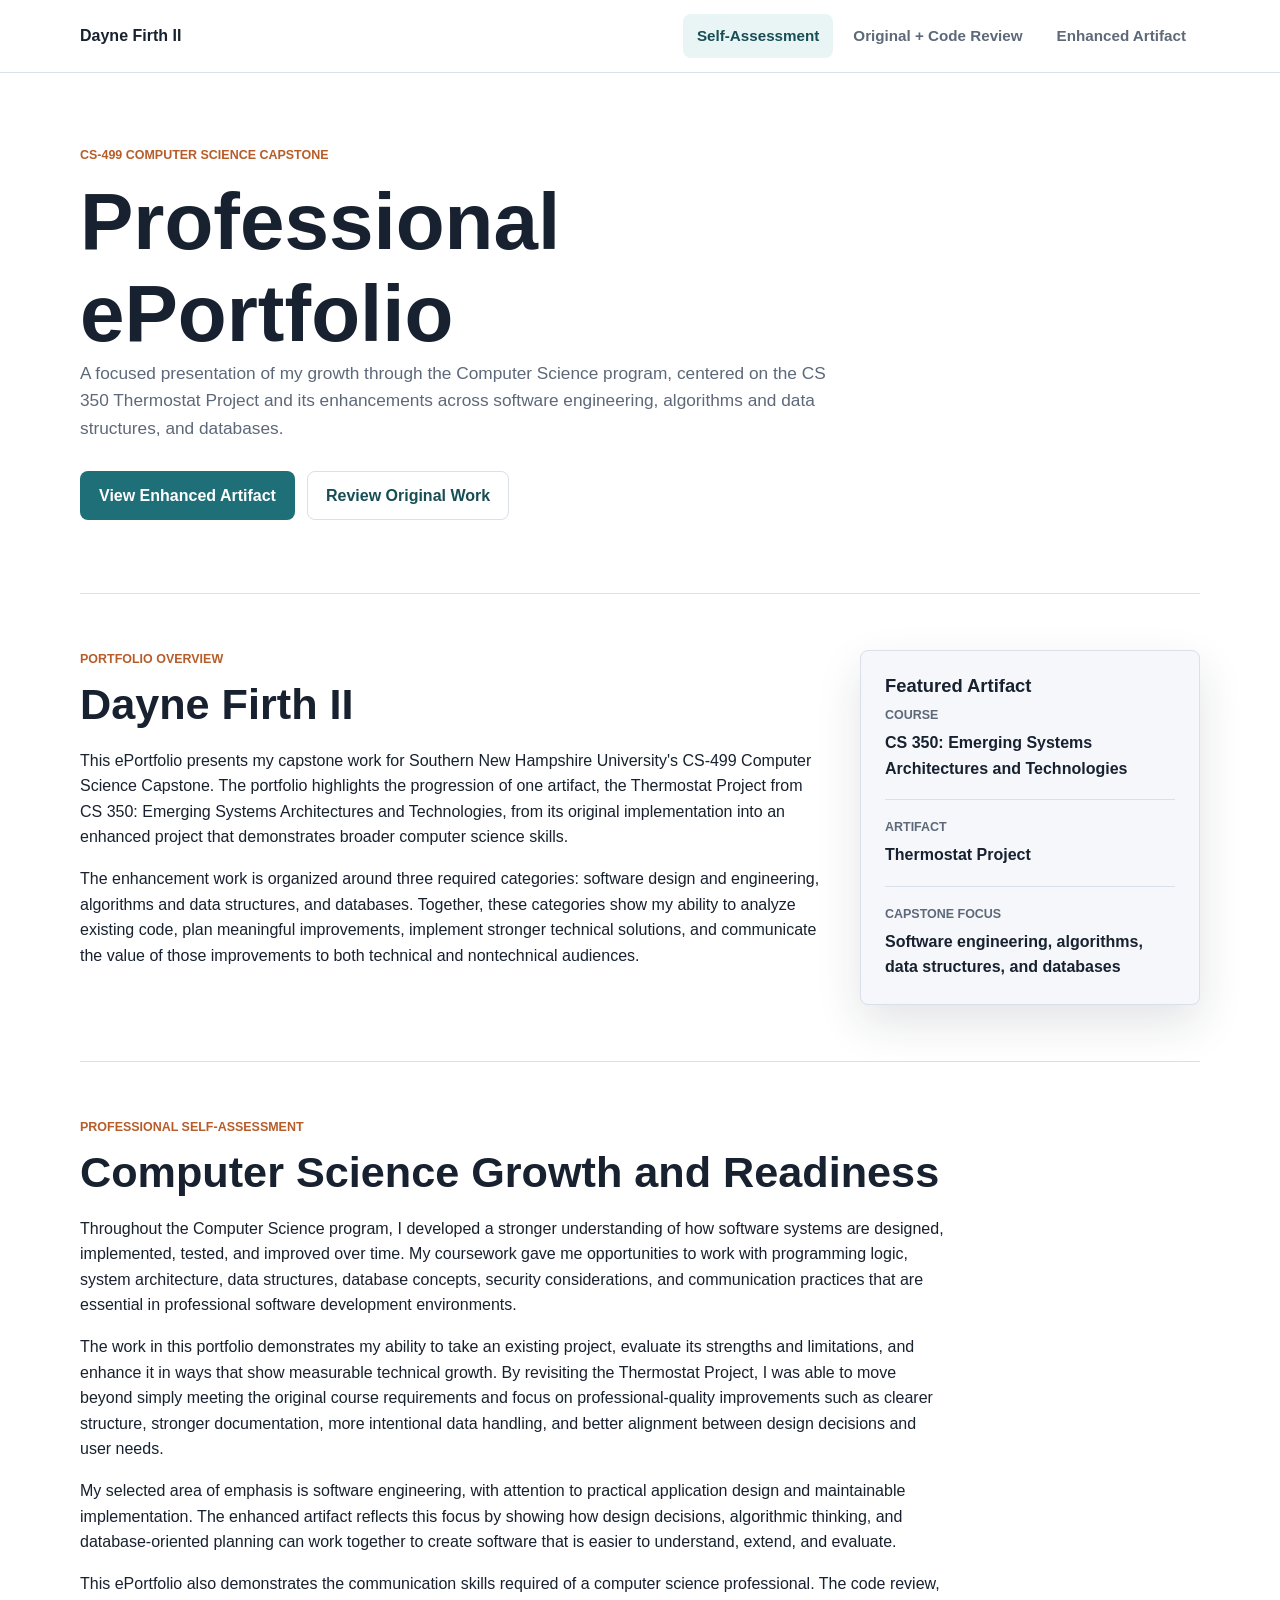
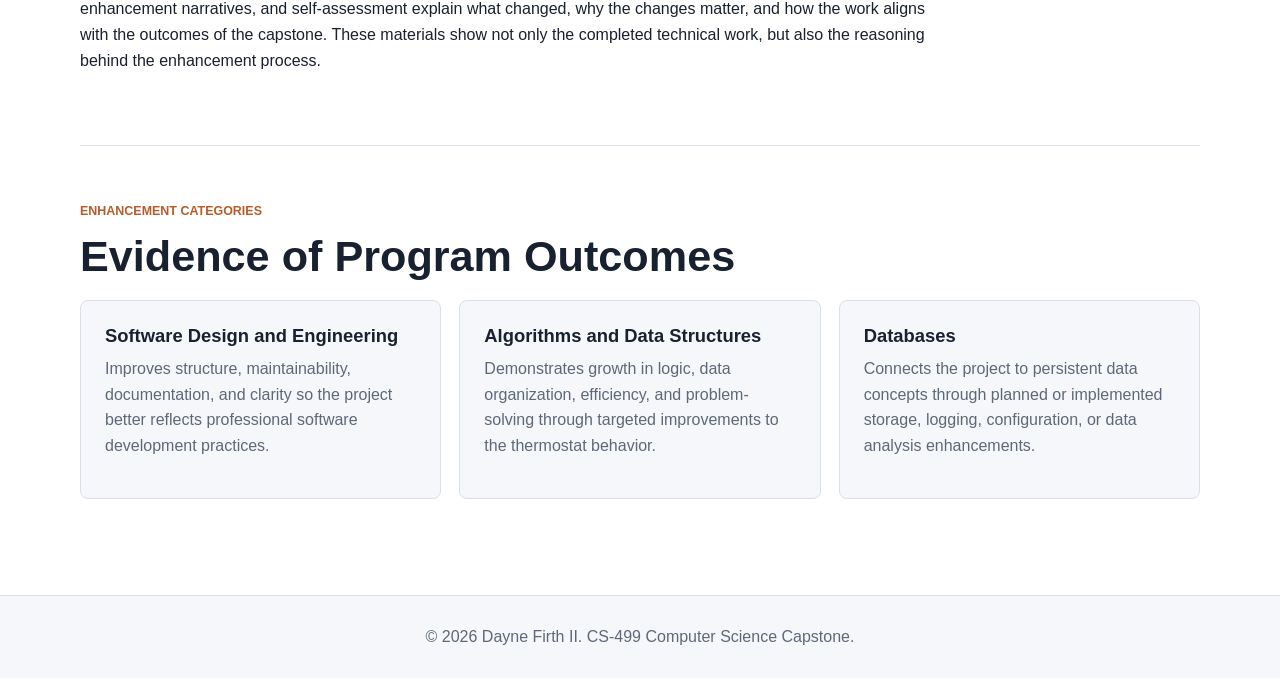
==== index.html @ 16e2bb7b "Initial" ====
<!DOCTYPE html>
<html lang="en">
<head>
  <meta charset="UTF-8">
  <meta name="viewport" content="width=device-width, initial-scale=1.0">
  <title>Dayne Firth II | CS-499 ePortfolio</title>
  <link rel="stylesheet" href="assets/css/styles.css">
</head>
<body>
  <header class="site-header">
    <nav class="nav-wrap" aria-label="Main navigation">
      <a class="brand" href="index.html">Dayne Firth II</a>
      <button class="nav-toggle" type="button" aria-label="Toggle navigation" aria-expanded="false">
        <span></span>
        <span></span>
        <span></span>
      </button>
      <div class="nav-links">
        <a class="active" href="index.html">Self-Assessment</a>
        <a href="original.html">Original + Code Review</a>
        <a href="artifact.html">Enhanced Artifact</a>
      </div>
    </nav>
  </header>

  <main>
    <section class="hero">
      <div class="hero-content">
        <p class="eyebrow">CS-499 Computer Science Capstone</p>
        <h1>Professional ePortfolio</h1>
        <p class="hero-copy">
          A focused presentation of my growth through the Computer Science program, centered on the CS 350 Thermostat Project and its enhancements across software engineering, algorithms and data structures, and databases.
        </p>
        <div class="hero-actions">
          <a class="button primary" href="artifact.html">View Enhanced Artifact</a>
          <a class="button secondary" href="original.html">Review Original Work</a>
        </div>
      </div>
    </section>

    <section class="section intro-grid" aria-labelledby="portfolio-overview">
      <div>
        <p class="eyebrow">Portfolio Overview</p>
        <h2 id="portfolio-overview">Dayne Firth II</h2>
        <p>
          This ePortfolio presents my capstone work for Southern New Hampshire University's CS-499 Computer Science Capstone. The portfolio highlights the progression of one artifact, the Thermostat Project from CS 350: Emerging Systems Architectures and Technologies, from its original implementation into an enhanced project that demonstrates broader computer science skills.
        </p>
        <p>
          The enhancement work is organized around three required categories: software design and engineering, algorithms and data structures, and databases. Together, these categories show my ability to analyze existing code, plan meaningful improvements, implement stronger technical solutions, and communicate the value of those improvements to both technical and nontechnical audiences.
        </p>
      </div>
      <aside class="summary-panel" aria-label="Capstone artifact summary">
        <h3>Featured Artifact</h3>
        <dl>
          <div>
            <dt>Course</dt>
            <dd>CS 350: Emerging Systems Architectures and Technologies</dd>
          </div>
          <div>
            <dt>Artifact</dt>
            <dd>Thermostat Project</dd>
          </div>
          <div>
            <dt>Capstone Focus</dt>
            <dd>Software engineering, algorithms, data structures, and databases</dd>
          </div>
        </dl>
      </aside>
    </section>

    <section class="section" aria-labelledby="self-assessment">
      <p class="eyebrow">Professional Self-Assessment</p>
      <h2 id="self-assessment">Computer Science Growth and Readiness</h2>
      <div class="content-block">
        <p>
          Throughout the Computer Science program, I developed a stronger understanding of how software systems are designed, implemented, tested, and improved over time. My coursework gave me opportunities to work with programming logic, system architecture, data structures, database concepts, security considerations, and communication practices that are essential in professional software development environments.
        </p>
        <p>
          The work in this portfolio demonstrates my ability to take an existing project, evaluate its strengths and limitations, and enhance it in ways that show measurable technical growth. By revisiting the Thermostat Project, I was able to move beyond simply meeting the original course requirements and focus on professional-quality improvements such as clearer structure, stronger documentation, more intentional data handling, and better alignment between design decisions and user needs.
        </p>
        <p>
          My selected area of emphasis is software engineering, with attention to practical application design and maintainable implementation. The enhanced artifact reflects this focus by showing how design decisions, algorithmic thinking, and database-oriented planning can work together to create software that is easier to understand, extend, and evaluate.
        </p>
        <p>
          This ePortfolio also demonstrates the communication skills required of a computer science professional. The code review, enhancement narratives, and self-assessment explain what changed, why the changes matter, and how the work aligns with the outcomes of the capstone. These materials show not only the completed technical work, but also the reasoning behind the enhancement process.
        </p>
      </div>
    </section>

    <section class="section cards-section" aria-labelledby="category-overview">
      <p class="eyebrow">Enhancement Categories</p>
      <h2 id="category-overview">Evidence of Program Outcomes</h2>
      <div class="card-grid">
        <article class="info-card">
          <h3>Software Design and Engineering</h3>
          <p>Improves structure, maintainability, documentation, and clarity so the project better reflects professional software development practices.</p>
        </article>
        <article class="info-card">
          <h3>Algorithms and Data Structures</h3>
          <p>Demonstrates growth in logic, data organization, efficiency, and problem-solving through targeted improvements to the thermostat behavior.</p>
        </article>
        <article class="info-card">
          <h3>Databases</h3>
          <p>Connects the project to persistent data concepts through planned or implemented storage, logging, configuration, or data analysis enhancements.</p>
        </article>
      </div>
    </section>
  </main>

  <footer class="site-footer">
    <p>&copy; 2026 Dayne Firth II. CS-499 Computer Science Capstone.</p>
  </footer>

  <script>
    const toggle = document.querySelector('.nav-toggle');
    const links = document.querySelector('.nav-links');

    toggle.addEventListener('click', () => {
      const expanded = toggle.getAttribute('aria-expanded') === 'true';
      toggle.setAttribute('aria-expanded', String(!expanded));
      links.classList.toggle('open');
    });
  </script>
</body>
</html>
---- assets/css/styles.css ----
:root {
  --ink: #18212f;
  --muted: #5d6879;
  --surface: #ffffff;
  --surface-alt: #f5f7fa;
  --line: #d9e0ea;
  --primary: #1f6f78;
  --primary-dark: #174e55;
  --accent: #b75d2a;
  --shadow: 0 18px 45px rgba(24, 33, 47, 0.12);
  --radius: 8px;
  --max-width: 1120px;
}

* {
  box-sizing: border-box;
}

html {
  scroll-behavior: smooth;
}

body {
  margin: 0;
  color: var(--ink);
  background: var(--surface);
  font-family: Arial, Helvetica, sans-serif;
  line-height: 1.6;
}

a {
  color: inherit;
}

.site-header {
  position: sticky;
  top: 0;
  z-index: 10;
  background: rgba(255, 255, 255, 0.96);
  border-bottom: 1px solid var(--line);
  backdrop-filter: blur(12px);
}

.nav-wrap {
  display: flex;
  align-items: center;
  justify-content: space-between;
  width: min(100% - 32px, var(--max-width));
  margin: 0 auto;
  min-height: 72px;
}

.brand {
  font-weight: 800;
  text-decoration: none;
  color: var(--ink);
}

.nav-links {
  display: flex;
  align-items: center;
  gap: 6px;
}

.nav-links a {
  padding: 10px 14px;
  color: var(--muted);
  font-size: 0.95rem;
  font-weight: 700;
  text-decoration: none;
  border-radius: var(--radius);
}

.nav-links a:hover,
.nav-links a.active {
  color: var(--primary-dark);
  background: #e9f4f5;
}

.nav-toggle {
  display: none;
  width: 44px;
  height: 44px;
  padding: 10px;
  background: transparent;
  border: 1px solid var(--line);
  border-radius: var(--radius);
}

.nav-toggle span {
  display: block;
  height: 2px;
  margin: 5px 0;
  background: var(--ink);
}

.hero,
.page-hero {
  width: min(100% - 32px, var(--max-width));
  margin: 0 auto;
}

.hero {
  display: grid;
  align-items: center;
  min-height: 520px;
  padding: 72px 0;
}

.page-hero {
  padding: 72px 0 36px;
}

.hero-content {
  max-width: 760px;
}

.eyebrow {
  margin: 0 0 10px;
  color: var(--accent);
  font-size: 0.78rem;
  font-weight: 800;
  letter-spacing: 0;
  text-transform: uppercase;
}

h1,
h2,
h3 {
  margin: 0;
  line-height: 1.15;
}

h1 {
  max-width: 820px;
  font-size: clamp(2.4rem, 7vw, 5rem);
}

h2 {
  margin-bottom: 18px;
  font-size: clamp(1.8rem, 4vw, 2.7rem);
}

h3 {
  margin-bottom: 10px;
  font-size: 1.15rem;
}

p {
  margin: 0 0 16px;
}

.hero-copy,
.page-hero p,
.section-lead {
  max-width: 760px;
  color: var(--muted);
  font-size: 1.08rem;
}

.hero-actions,
.button-row {
  display: flex;
  flex-wrap: wrap;
  gap: 12px;
  margin-top: 28px;
}

.hero-actions.compact {
  margin-top: 24px;
}

.button {
  display: inline-flex;
  align-items: center;
  justify-content: center;
  min-height: 44px;
  padding: 11px 18px;
  border: 1px solid transparent;
  border-radius: var(--radius);
  font-weight: 800;
  text-decoration: none;
}

.button.primary {
  color: #ffffff;
  background: var(--primary);
}

.button.primary:hover {
  background: var(--primary-dark);
}

.button.secondary {
  color: var(--primary-dark);
  background: #ffffff;
  border-color: var(--line);
}

.button.secondary:hover {
  border-color: var(--primary);
}

.muted-button {
  color: var(--muted);
  cursor: default;
}

.muted-button:hover {
  border-color: var(--line);
}

.section {
  width: min(100% - 32px, var(--max-width));
  margin: 0 auto;
  padding: 56px 0;
  border-top: 1px solid var(--line);
}

.intro-grid,
.two-column {
  display: grid;
  grid-template-columns: minmax(0, 1fr) 340px;
  gap: 36px;
  align-items: start;
}

.content-block {
  max-width: 870px;
}

.summary-panel,
.info-card {
  background: var(--surface-alt);
  border: 1px solid var(--line);
  border-radius: var(--radius);
}

.summary-panel {
  padding: 24px;
  box-shadow: var(--shadow);
}

.summary-panel dl,
.summary-panel dd {
  margin: 0;
}

.summary-panel div + div {
  margin-top: 18px;
  padding-top: 18px;
  border-top: 1px solid var(--line);
}

.summary-panel dt {
  color: var(--muted);
  font-size: 0.78rem;
  font-weight: 800;
  text-transform: uppercase;
}

.summary-panel dd {
  margin-top: 4px;
  font-weight: 700;
}

.card-grid {
  display: grid;
  grid-template-columns: repeat(3, minmax(0, 1fr));
  gap: 18px;
}

.card-grid.two {
  grid-template-columns: repeat(2, minmax(0, 1fr));
}

.info-card {
  padding: 24px;
}

.info-card p,
.feature-item p,
.outcome-list,
.check-list {
  color: var(--muted);
}

.video-shell {
  position: relative;
  overflow: hidden;
  width: 100%;
  margin-top: 22px;
  border: 1px solid var(--line);
  border-radius: var(--radius);
  background: var(--surface-alt);
  aspect-ratio: 16 / 9;
}

.video-shell iframe {
  position: absolute;
  inset: 0;
  width: 100%;
  height: 100%;
  border: 0;
}

.check-list,
.outcome-list {
  padding-left: 20px;
}

.check-list li,
.outcome-list li {
  margin-bottom: 10px;
}

.feature-list {
  display: grid;
  gap: 18px;
}

.feature-item {
  display: grid;
  grid-template-columns: 72px 1fr;
  gap: 20px;
  padding: 24px;
  background: var(--surface-alt);
  border: 1px solid var(--line);
  border-radius: var(--radius);
}

.feature-number {
  display: inline-flex;
  align-items: center;
  justify-content: center;
  width: 56px;
  height: 56px;
  color: #ffffff;
  background: var(--primary);
  border-radius: var(--radius);
  font-weight: 800;
}

.text-link {
  display: block;
  margin-top: 12px;
  color: var(--primary-dark);
  font-weight: 800;
}

.site-footer {
  margin-top: 40px;
  padding: 28px 16px;
  color: var(--muted);
  text-align: center;
  background: var(--surface-alt);
  border-top: 1px solid var(--line);
}

.site-footer p {
  margin: 0;
}

.artifact-folder {
  min-height: 100vh;
}

@media (max-width: 820px) {
  .nav-wrap {
    position: relative;
  }

  .nav-toggle {
    display: block;
  }

  .nav-links {
    position: absolute;
    top: 64px;
    right: 0;
    left: 0;
    display: none;
    flex-direction: column;
    align-items: stretch;
    padding: 10px;
    background: #ffffff;
    border: 1px solid var(--line);
    border-radius: var(--radius);
    box-shadow: var(--shadow);
  }

  .nav-links.open {
    display: flex;
  }

  .intro-grid,
  .two-column,
  .card-grid,
  .card-grid.two {
    grid-template-columns: 1fr;
  }

  .hero {
    min-height: auto;
    padding: 56px 0;
  }

  .page-hero {
    padding-top: 48px;
  }

  .section {
    padding: 42px 0;
  }
}

@media (max-width: 540px) {
  .hero-actions,
  .button-row {
    flex-direction: column;
  }

  .button {
    width: 100%;
  }

  .feature-item {
    grid-template-columns: 1fr;
  }
}
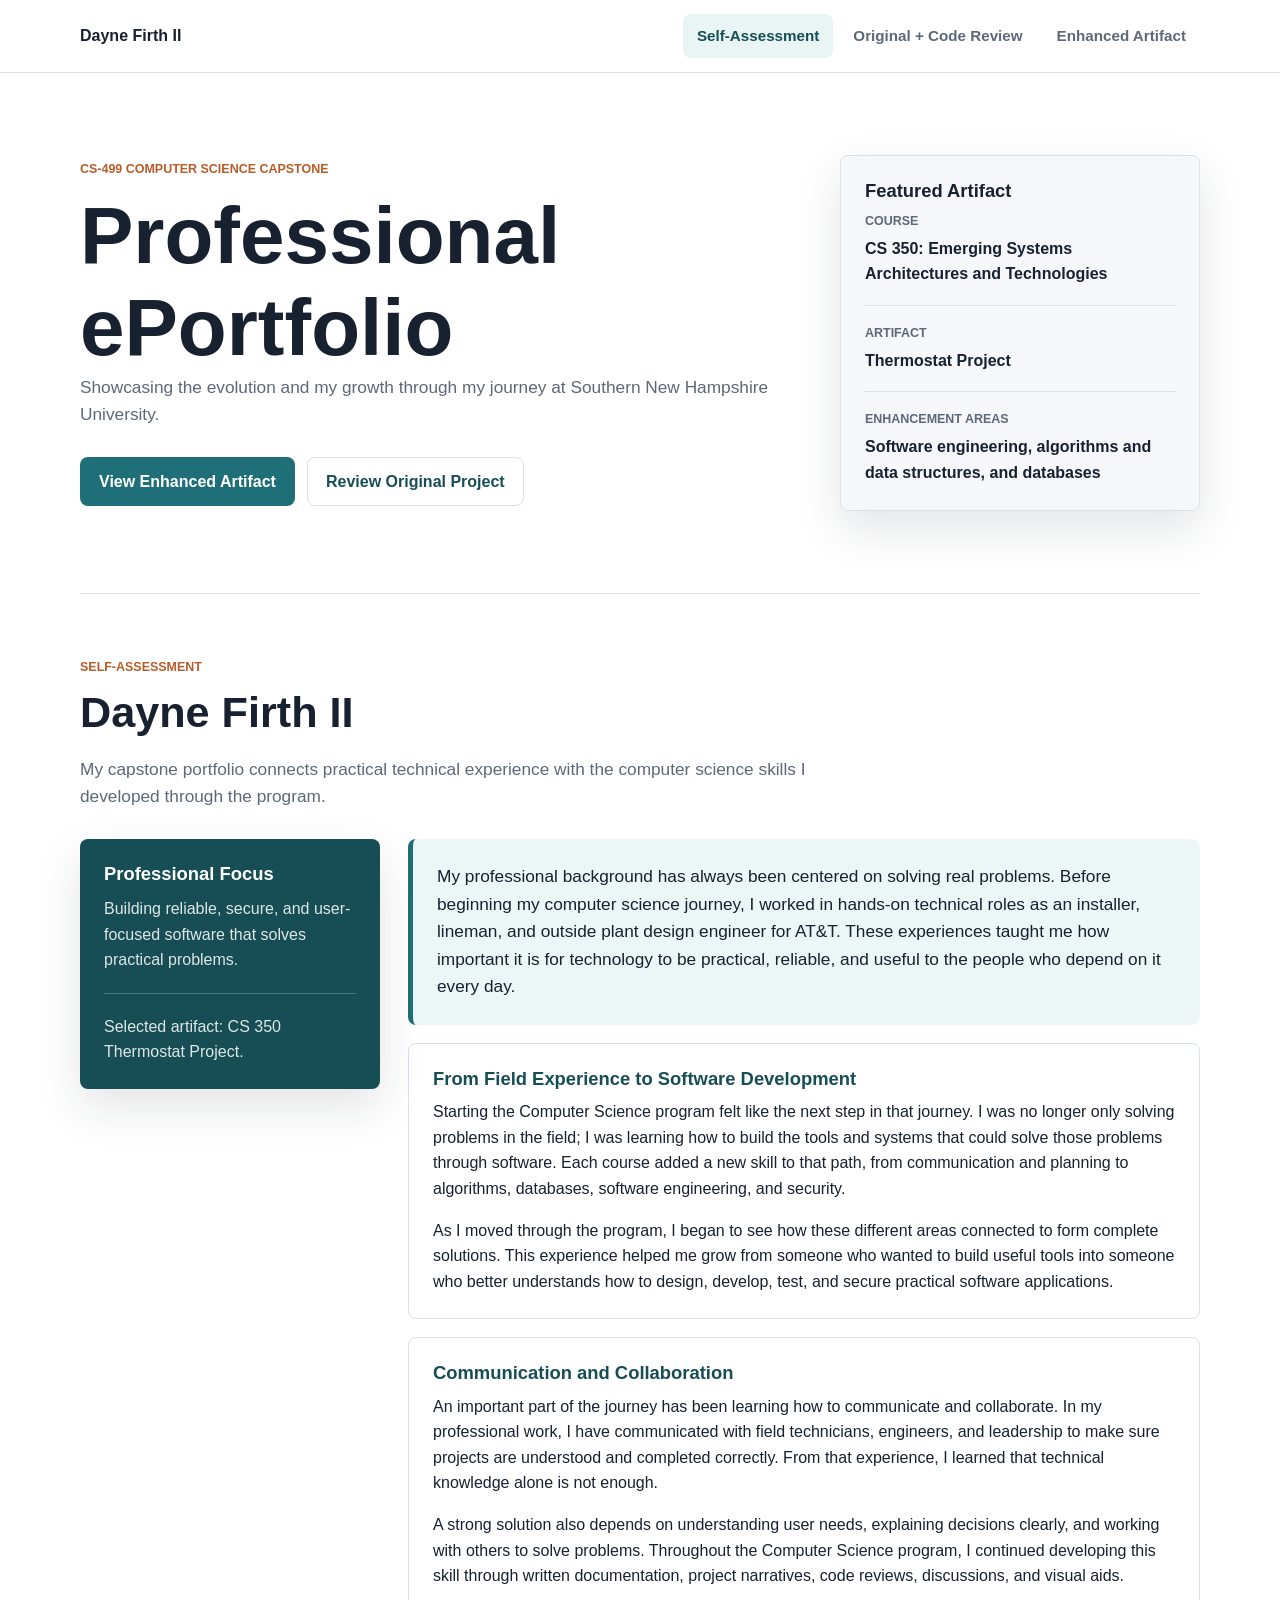
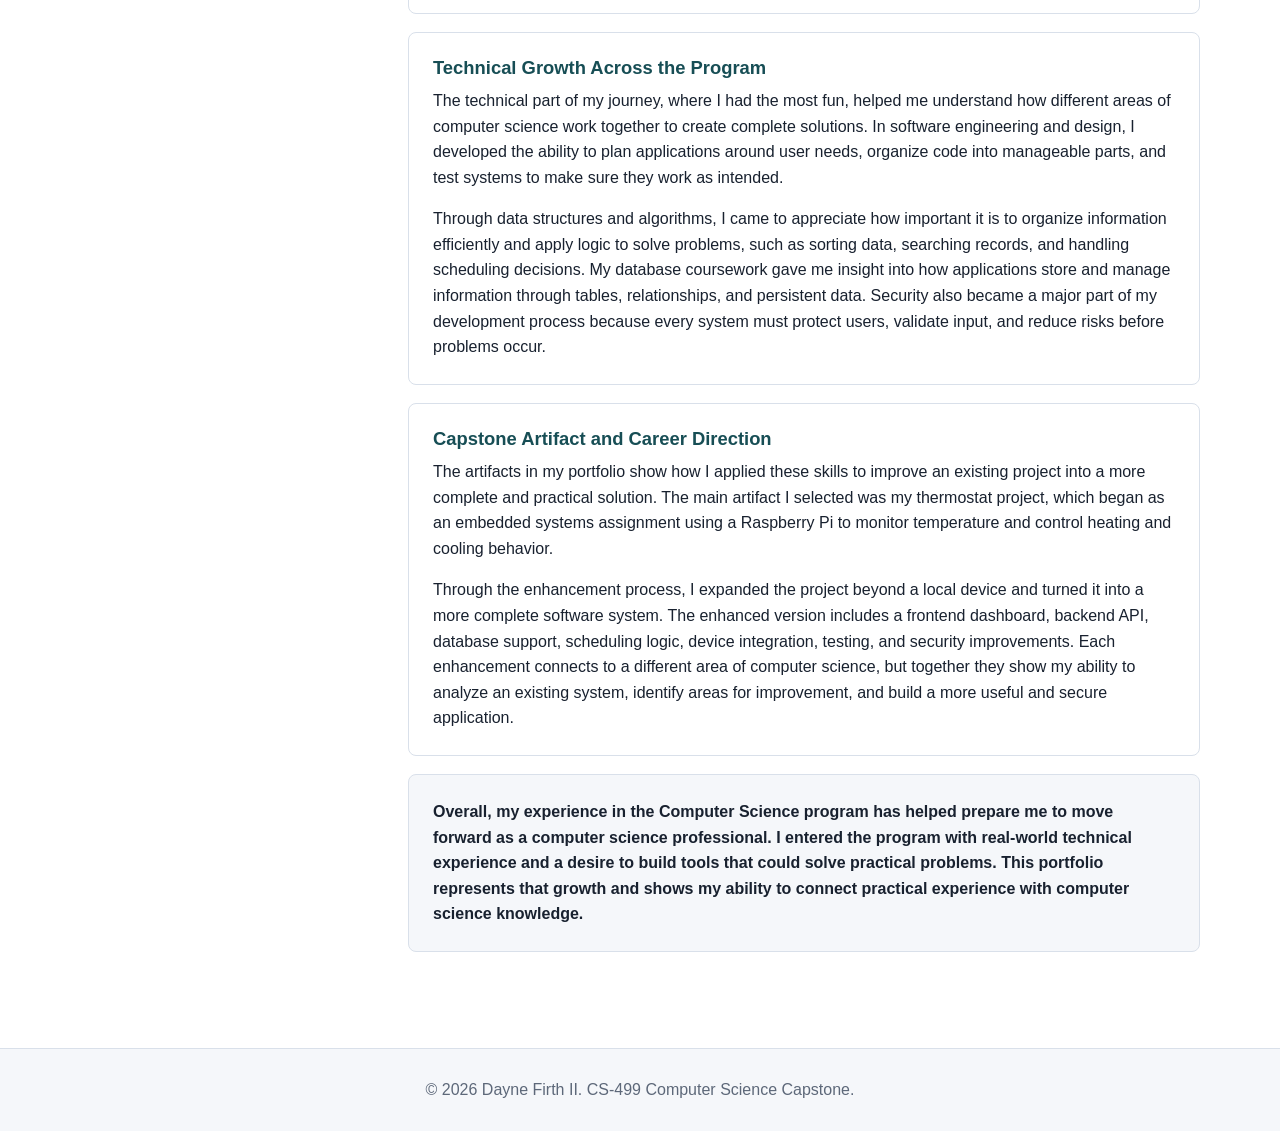
==== commit 9fbf5cef: "done" ====
--- a/index.html
+++ b/index.html
@@ -29,27 +29,14 @@
         <p class="eyebrow">CS-499 Computer Science Capstone</p>
         <h1>Professional ePortfolio</h1>
         <p class="hero-copy">
-          A focused presentation of my growth through the Computer Science program, centered on the CS 350 Thermostat Project and its enhancements across software engineering, algorithms and data structures, and databases.
+          Showcasing the evolution and my growth through my journey at Southern New Hampshire University.
         </p>
         <div class="hero-actions">
           <a class="button primary" href="artifact.html">View Enhanced Artifact</a>
-          <a class="button secondary" href="original.html">Review Original Work</a>
+          <a class="button secondary" href="original.html">Review Original Project</a>
         </div>
       </div>
-    </section>
-
-    <section class="section intro-grid" aria-labelledby="portfolio-overview">
-      <div>
-        <p class="eyebrow">Portfolio Overview</p>
-        <h2 id="portfolio-overview">Dayne Firth II</h2>
-        <p>
-          This ePortfolio presents my capstone work for Southern New Hampshire University's CS-499 Computer Science Capstone. The portfolio highlights the progression of one artifact, the Thermostat Project from CS 350: Emerging Systems Architectures and Technologies, from its original implementation into an enhanced project that demonstrates broader computer science skills.
-        </p>
-        <p>
-          The enhancement work is organized around three required categories: software design and engineering, algorithms and data structures, and databases. Together, these categories show my ability to analyze existing code, plan meaningful improvements, implement stronger technical solutions, and communicate the value of those improvements to both technical and nontechnical audiences.
-        </p>
-      </div>
-      <aside class="summary-panel" aria-label="Capstone artifact summary">
+      <aside class="summary-panel hero-panel" aria-label="Capstone artifact summary">
         <h3>Featured Artifact</h3>
         <dl>
           <div>
@@ -61,48 +48,83 @@
             <dd>Thermostat Project</dd>
           </div>
           <div>
-            <dt>Capstone Focus</dt>
-            <dd>Software engineering, algorithms, data structures, and databases</dd>
+            <dt>Enhancement Areas</dt>
+            <dd>Software engineering, algorithms and data structures, and databases</dd>
           </div>
         </dl>
       </aside>
     </section>
 
-    <section class="section" aria-labelledby="self-assessment">
-      <p class="eyebrow">Professional Self-Assessment</p>
-      <h2 id="self-assessment">Computer Science Growth and Readiness</h2>
-      <div class="content-block">
+    <section class="section self-assessment-section" aria-labelledby="portfolio-overview">
+      <div class="section-heading">
+        <p class="eyebrow">Self-Assessment</p>
+        <h2 id="portfolio-overview">Dayne Firth II</h2>
         <p>
-          Throughout the Computer Science program, I developed a stronger understanding of how software systems are designed, implemented, tested, and improved over time. My coursework gave me opportunities to work with programming logic, system architecture, data structures, database concepts, security considerations, and communication practices that are essential in professional software development environments.
-        </p>
-        <p>
-          The work in this portfolio demonstrates my ability to take an existing project, evaluate its strengths and limitations, and enhance it in ways that show measurable technical growth. By revisiting the Thermostat Project, I was able to move beyond simply meeting the original course requirements and focus on professional-quality improvements such as clearer structure, stronger documentation, more intentional data handling, and better alignment between design decisions and user needs.
-        </p>
-        <p>
-          My selected area of emphasis is software engineering, with attention to practical application design and maintainable implementation. The enhanced artifact reflects this focus by showing how design decisions, algorithmic thinking, and database-oriented planning can work together to create software that is easier to understand, extend, and evaluate.
-        </p>
-        <p>
-          This ePortfolio also demonstrates the communication skills required of a computer science professional. The code review, enhancement narratives, and self-assessment explain what changed, why the changes matter, and how the work aligns with the outcomes of the capstone. These materials show not only the completed technical work, but also the reasoning behind the enhancement process.
+          My capstone portfolio connects practical technical experience with the computer science skills I developed through the program.
         </p>
       </div>
-    </section>
 
-    <section class="section cards-section" aria-labelledby="category-overview">
-      <p class="eyebrow">Enhancement Categories</p>
-      <h2 id="category-overview">Evidence of Program Outcomes</h2>
-      <div class="card-grid">
-        <article class="info-card">
-          <h3>Software Design and Engineering</h3>
-          <p>Improves structure, maintainability, documentation, and clarity so the project better reflects professional software development practices.</p>
-        </article>
-        <article class="info-card">
-          <h3>Algorithms and Data Structures</h3>
-          <p>Demonstrates growth in logic, data organization, efficiency, and problem-solving through targeted improvements to the thermostat behavior.</p>
-        </article>
-        <article class="info-card">
-          <h3>Databases</h3>
-          <p>Connects the project to persistent data concepts through planned or implemented storage, logging, configuration, or data analysis enhancements.</p>
-        </article>
+      <div class="assessment-layout">
+        <aside class="assessment-callout">
+          <h3>Professional Focus</h3>
+          <p>
+            Building reliable, secure, and user-focused software that solves practical problems.
+          </p>
+          <div class="callout-divider"></div>
+          <p>
+            Selected artifact: CS 350 Thermostat Project.
+          </p>
+        </aside>
+
+        <div class="assessment-story">
+          <p class="assessment-lead">
+            My professional background has always been centered on solving real problems. Before beginning my computer science journey, I worked in hands-on technical roles as an installer, lineman, and outside plant design engineer for AT&amp;T. These experiences taught me how important it is for technology to be practical, reliable, and useful to the people who depend on it every day.
+          </p>
+
+          <article class="assessment-card">
+            <h3>From Field Experience to Software Development</h3>
+            <p>
+              Starting the Computer Science program felt like the next step in that journey. I was no longer only solving problems in the field; I was learning how to build the tools and systems that could solve those problems through software. Each course added a new skill to that path, from communication and planning to algorithms, databases, software engineering, and security.
+            </p>
+            <p>
+              As I moved through the program, I began to see how these different areas connected to form complete solutions. This experience helped me grow from someone who wanted to build useful tools into someone who better understands how to design, develop, test, and secure practical software applications.
+            </p>
+          </article>
+
+          <article class="assessment-card">
+            <h3>Communication and Collaboration</h3>
+            <p>
+              An important part of the journey has been learning how to communicate and collaborate. In my professional work, I have communicated with field technicians, engineers, and leadership to make sure projects are understood and completed correctly. From that experience, I learned that technical knowledge alone is not enough.
+            </p>
+            <p>
+              A strong solution also depends on understanding user needs, explaining decisions clearly, and working with others to solve problems. Throughout the Computer Science program, I continued developing this skill through written documentation, project narratives, code reviews, discussions, and visual aids.
+            </p>
+          </article>
+
+          <article class="assessment-card">
+            <h3>Technical Growth Across the Program</h3>
+            <p>
+              The technical part of my journey, where I had the most fun, helped me understand how different areas of computer science work together to create complete solutions. In software engineering and design, I developed the ability to plan applications around user needs, organize code into manageable parts, and test systems to make sure they work as intended.
+            </p>
+            <p>
+              Through data structures and algorithms, I came to appreciate how important it is to organize information efficiently and apply logic to solve problems, such as sorting data, searching records, and handling scheduling decisions. My database coursework gave me insight into how applications store and manage information through tables, relationships, and persistent data. Security also became a major part of my development process because every system must protect users, validate input, and reduce risks before problems occur.
+            </p>
+          </article>
+          <article class="assessment-card">
+            <h3>Capstone Artifact and Career Direction</h3>
+            <p>
+              The artifacts in my portfolio show how I applied these skills to improve an existing project into a more complete and practical solution. The main artifact I selected was my thermostat project, which began as an embedded systems assignment using a Raspberry Pi to monitor temperature and control heating and cooling behavior.
+            </p>
+            <p>
+              Through the enhancement process, I expanded the project beyond a local device and turned it into a more complete software system. The enhanced version includes a frontend dashboard, backend API, database support, scheduling logic, device integration, testing, and security improvements. Each enhancement connects to a different area of computer science, but together they show my ability to analyze an existing system, identify areas for improvement, and build a more useful and secure application.
+            </p>
+          </article>
+          <div class="assessment-close">
+            <p>
+              Overall, my experience in the Computer Science program has helped prepare me to move forward as a computer science professional. I entered the program with real-world technical experience and a desire to build tools that could solve practical problems. This portfolio represents that growth and shows my ability to connect practical experience with computer science knowledge.
+            </p>
+          </div>
+        </div>
       </div>
     </section>
   </main>
--- a/assets/css/styles.css
+++ b/assets/css/styles.css
@@ -102,6 +102,8 @@
 
 .hero {
   display: grid;
+  grid-template-columns: minmax(0, 1fr) 360px;
+  gap: 48px;
   align-items: center;
   min-height: 520px;
   padding: 72px 0;
@@ -113,6 +115,10 @@
 
 .hero-content {
   max-width: 760px;
+}
+
+.hero-panel {
+  align-self: center;
 }
 
 .eyebrow {
@@ -217,6 +223,20 @@
   border-top: 1px solid var(--line);
 }
 
+.self-assessment-section {
+  padding-top: 64px;
+}
+
+.section-heading {
+  max-width: 760px;
+  margin-bottom: 28px;
+}
+
+.section-heading p:last-child {
+  color: var(--muted);
+  font-size: 1.08rem;
+}
+
 .intro-grid,
 .two-column {
   display: grid;
@@ -227,6 +247,80 @@
 
 .content-block {
   max-width: 870px;
+}
+
+.assessment-layout {
+  display: grid;
+  grid-template-columns: 300px minmax(0, 1fr);
+  gap: 28px;
+  align-items: start;
+}
+
+.assessment-callout {
+  position: sticky;
+  top: 96px;
+  padding: 24px;
+  color: #ffffff;
+  background: var(--primary-dark);
+  border-radius: var(--radius);
+  box-shadow: var(--shadow);
+}
+
+.assessment-callout h3 {
+  margin-bottom: 12px;
+}
+
+.assessment-callout p {
+  margin: 0;
+  color: rgba(255, 255, 255, 0.86);
+}
+
+.callout-divider {
+  height: 1px;
+  margin: 20px 0;
+  background: rgba(255, 255, 255, 0.22);
+}
+
+.assessment-story {
+  display: grid;
+  gap: 18px;
+}
+
+.assessment-lead {
+  margin: 0;
+  padding: 24px;
+  color: var(--ink);
+  background: #edf6f6;
+  border-left: 5px solid var(--primary);
+  border-radius: var(--radius);
+  font-size: 1.08rem;
+}
+
+.assessment-card {
+  padding: 24px;
+  background: var(--surface);
+  border: 1px solid var(--line);
+  border-radius: var(--radius);
+}
+
+.assessment-card h3 {
+  color: var(--primary-dark);
+}
+
+.assessment-card p:last-child {
+  margin-bottom: 0;
+}
+
+.assessment-close {
+  padding: 24px;
+  background: var(--surface-alt);
+  border: 1px solid var(--line);
+  border-radius: var(--radius);
+}
+
+.assessment-close p {
+  margin: 0;
+  font-weight: 700;
 }
 
 .summary-panel,
@@ -346,6 +440,53 @@
   margin-top: 12px;
   color: var(--primary-dark);
   font-weight: 800;
+}
+
+.source-list {
+  display: grid;
+  gap: 12px;
+  max-width: 560px;
+  margin-top: 24px;
+}
+
+.source-list a {
+  position: relative;
+  display: block;
+  padding: 18px;
+  padding-right: 72px;
+  color: var(--ink);
+  text-decoration: none;
+  background: var(--surface-alt);
+  border: 1px solid var(--line);
+  border-radius: var(--radius);
+}
+
+.source-list a:hover {
+  border-color: var(--primary);
+}
+
+.source-list span {
+  display: block;
+  color: var(--muted);
+  font-size: 0.78rem;
+  font-weight: 800;
+  text-transform: uppercase;
+}
+
+.source-list strong {
+  display: block;
+  margin-top: 4px;
+}
+
+.source-list .download-icon {
+  position: absolute;
+  top: 50%;
+  right: 22px;
+  transform: translateY(-50%);
+  color: var(--primary);
+  font-size: 2.35rem;
+  line-height: 1;
+  text-transform: none;
 }
 
 .site-footer {
@@ -395,9 +536,15 @@
 
   .intro-grid,
   .two-column,
+  .assessment-layout,
+  .hero,
   .card-grid,
   .card-grid.two {
     grid-template-columns: 1fr;
+  }
+
+  .assessment-callout {
+    position: static;
   }
 
   .hero {
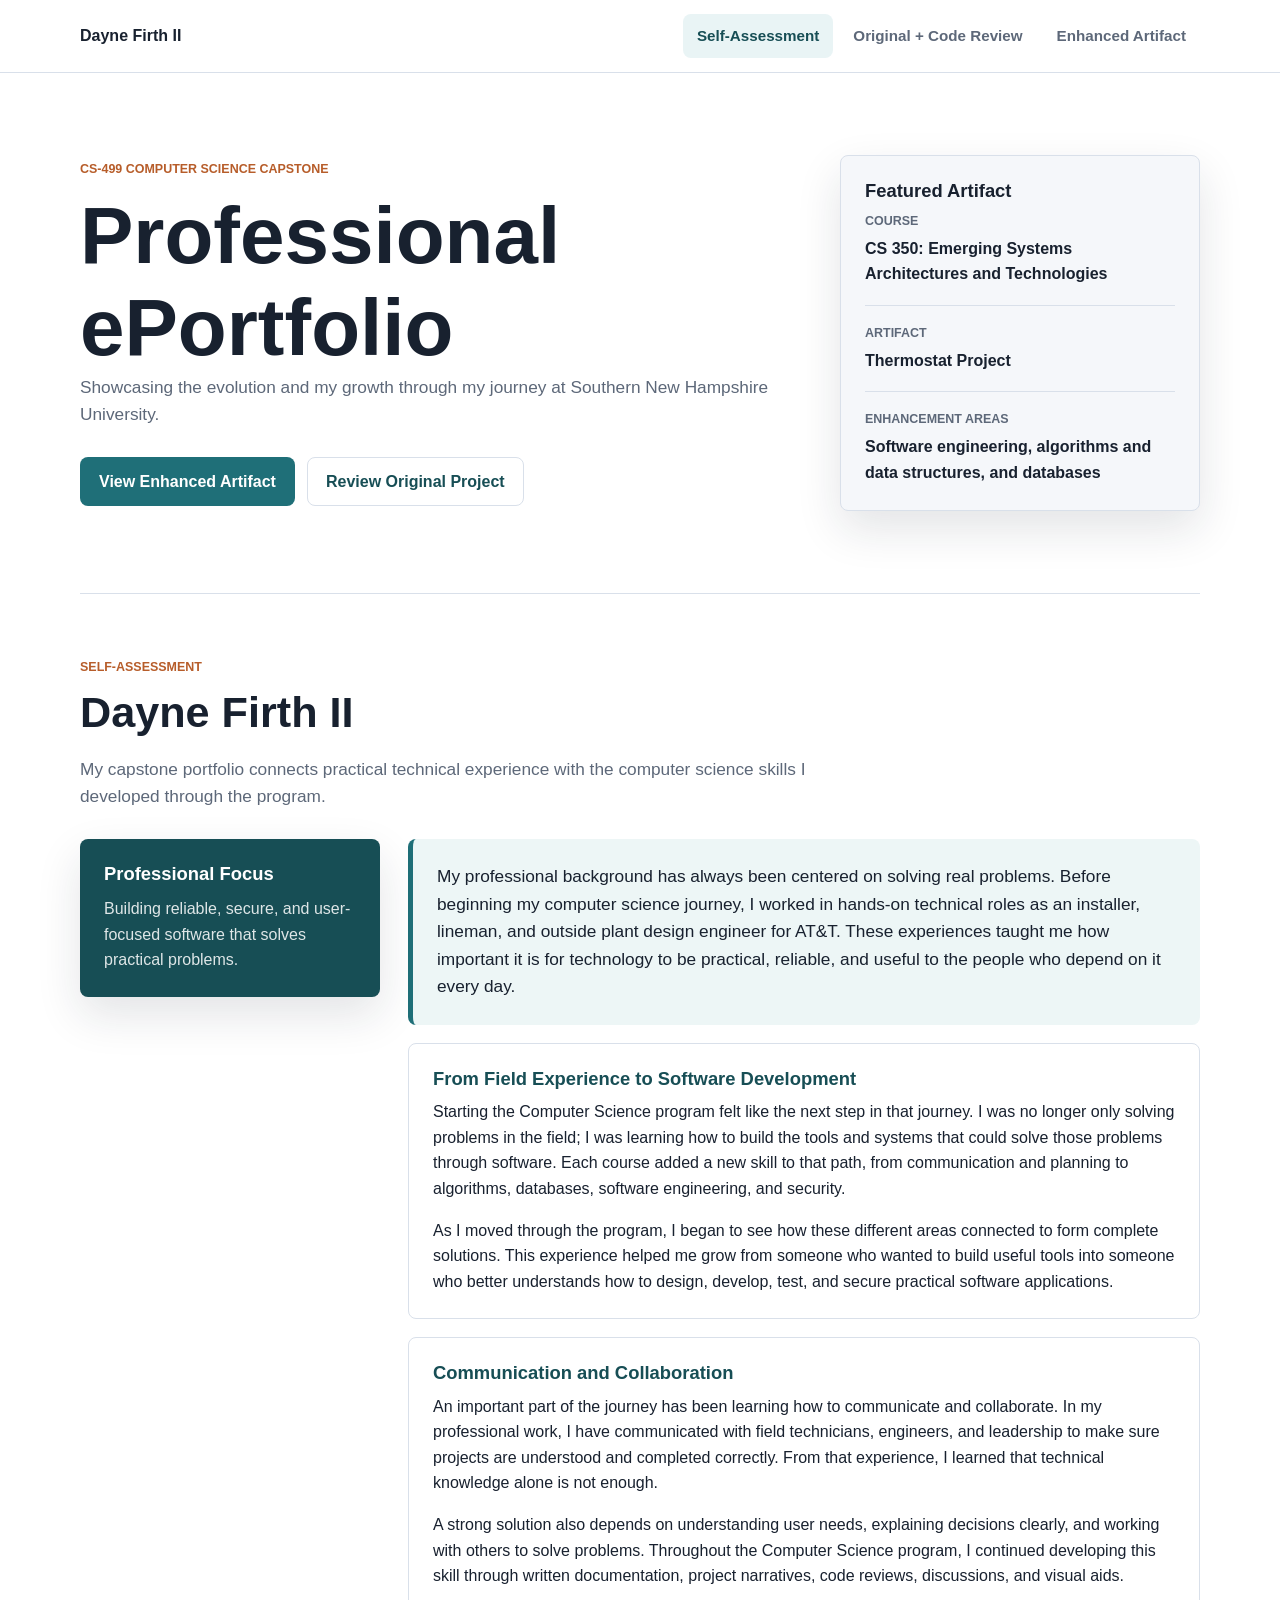
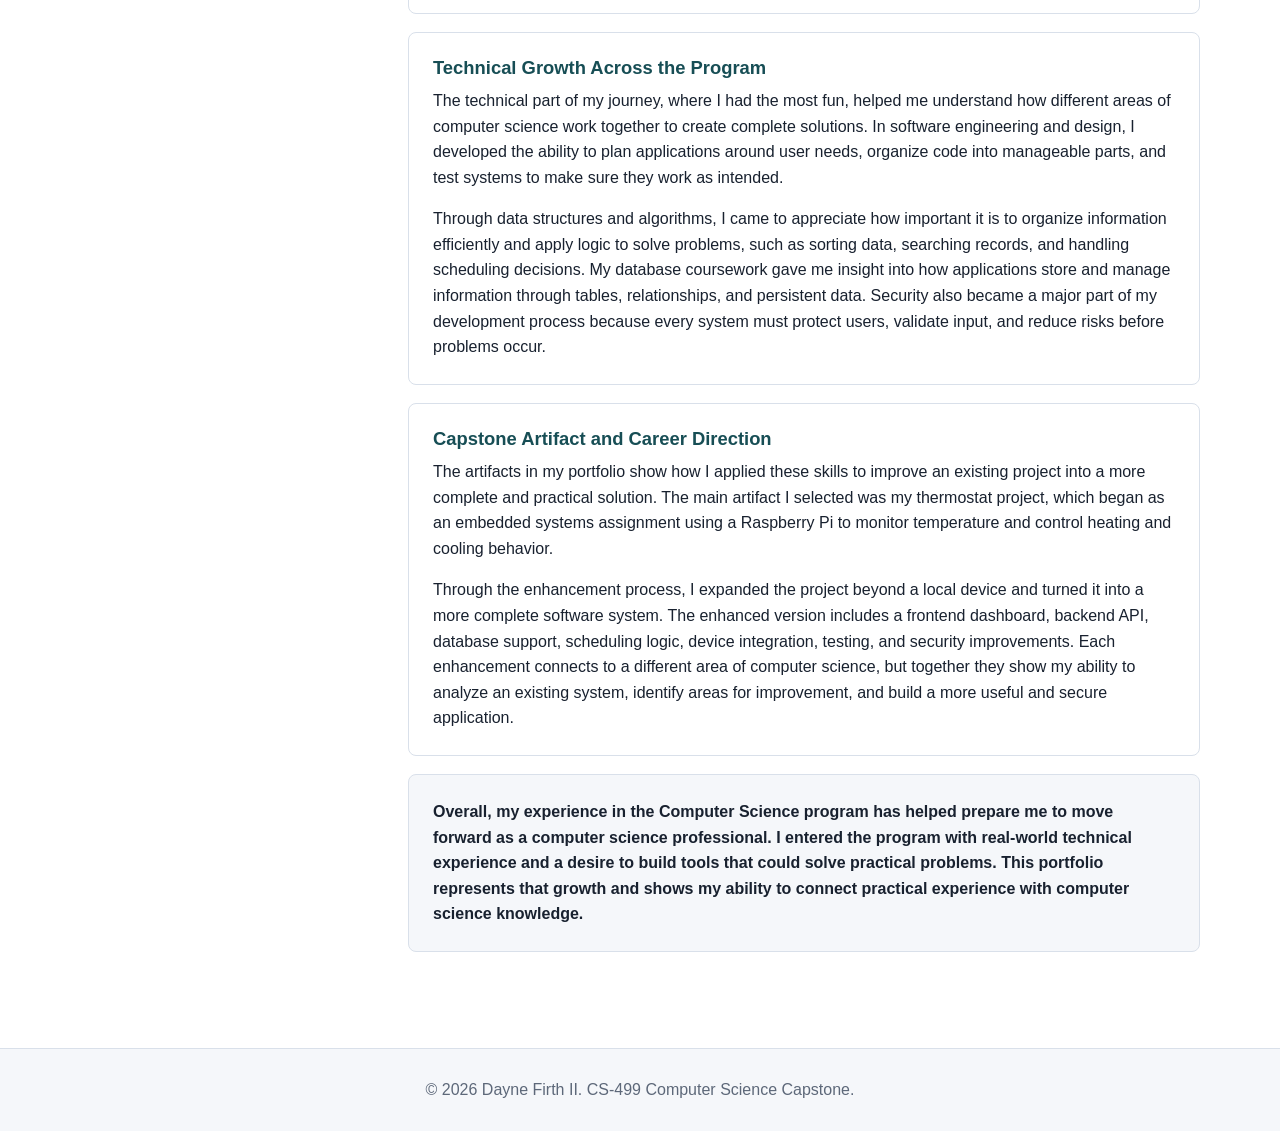
==== commit eb84303d: "update1" ====
--- a/index.html
+++ b/index.html
@@ -4,7 +4,7 @@
   <meta charset="UTF-8">
   <meta name="viewport" content="width=device-width, initial-scale=1.0">
   <title>Dayne Firth II | CS-499 ePortfolio</title>
-  <link rel="stylesheet" href="assets/css/styles.css">
+  <link rel="stylesheet" href="assets/css/styles.css?v=20260619">
 </head>
 <body>
   <header class="site-header">
@@ -70,10 +70,7 @@
           <p>
             Building reliable, secure, and user-focused software that solves practical problems.
           </p>
-          <div class="callout-divider"></div>
-          <p>
-            Selected artifact: CS 350 Thermostat Project.
-          </p>
+
         </aside>
 
         <div class="assessment-story">
--- a/assets/css/styles.css
+++ b/assets/css/styles.css
@@ -415,12 +415,47 @@
 
 .feature-item {
   display: grid;
-  grid-template-columns: 72px 1fr;
+  grid-template-columns: 72px minmax(0, 1fr) auto;
   gap: 20px;
+  align-items: center;
   padding: 24px;
   background: var(--surface-alt);
   border: 1px solid var(--line);
   border-radius: var(--radius);
+}
+
+.feature-copy p:last-child {
+  margin-bottom: 0;
+}
+
+.narrative-link {
+  display: inline-flex;
+  align-items: center;
+  justify-content: center;
+  grid-column: 3;
+  grid-row: 1;
+  justify-self: end;
+  align-self: center;
+  gap: 8px;
+  min-height: 40px;
+  white-space: nowrap;
+  padding: 8px 13px;
+  color: var(--primary-dark);
+  text-decoration: none;
+  background: #ffffff;
+  border: 1px solid var(--line);
+  border-radius: var(--radius);
+  font-weight: 800;
+}
+
+.narrative-link:hover {
+  border-color: var(--primary);
+}
+
+.narrative-link .download-icon {
+  color: var(--primary);
+  font-size: 1.2rem;
+  line-height: 1;
 }
 
 .feature-number {
@@ -433,6 +468,100 @@
   background: var(--primary);
   border-radius: var(--radius);
   font-weight: 800;
+}
+
+.gallery-section {
+  padding-bottom: 72px;
+}
+
+.slideshow {
+  overflow: hidden;
+  background: var(--surface);
+  border: 1px solid var(--line);
+  border-radius: var(--radius);
+  box-shadow: var(--shadow);
+}
+
+.slide-frame {
+  position: relative;
+  background: #0f1720;
+}
+
+.slide {
+  display: none;
+  margin: 0;
+}
+
+.slide.active {
+  display: block;
+}
+
+.slide img {
+  display: block;
+  width: 100%;
+  max-height: 640px;
+  object-fit: contain;
+  background: #0f1720;
+}
+
+.slide figcaption {
+  padding: 18px 22px;
+  color: #ffffff;
+  background: rgba(15, 23, 32, 0.96);
+  font-size: 1rem;
+  line-height: 1.5;
+}
+
+.slideshow-controls {
+  display: grid;
+  grid-template-columns: 52px 1fr 52px;
+  gap: 14px;
+  align-items: center;
+  padding: 16px;
+  background: var(--surface-alt);
+}
+
+.slide-button {
+  display: inline-flex;
+  align-items: center;
+  justify-content: center;
+  width: 52px;
+  height: 52px;
+  color: #ffffff;
+  background: var(--primary);
+  border: 0;
+  border-radius: var(--radius);
+  font-size: 2.4rem;
+  font-weight: 800;
+  line-height: 1;
+  cursor: pointer;
+}
+
+.slide-button:hover {
+  background: var(--primary-dark);
+}
+
+.slide-dots {
+  display: flex;
+  flex-wrap: wrap;
+  justify-content: center;
+  gap: 10px;
+}
+
+.slide-dots button {
+  width: 13px;
+  height: 13px;
+  padding: 0;
+  background: #b8c3d2;
+  border: 0;
+  border-radius: 50%;
+  cursor: pointer;
+}
+
+.slide-dots button.active,
+.slide-dots button:hover {
+  background: var(--primary);
+  transform: scale(1.22);
 }
 
 .text-link {
@@ -573,5 +702,29 @@
 
   .feature-item {
     grid-template-columns: 1fr;
-  }
-}
+    align-items: stretch;
+  }
+
+  .narrative-link {
+    grid-column: auto;
+    grid-row: auto;
+    justify-self: stretch;
+    justify-content: center;
+  }
+
+  .slideshow-controls {
+    grid-template-columns: 44px 1fr 44px;
+    gap: 10px;
+    padding: 12px;
+  }
+
+  .slide-button {
+    width: 44px;
+    height: 44px;
+  }
+
+  .slide figcaption {
+    padding: 14px 16px;
+    font-size: 0.94rem;
+  }
+}
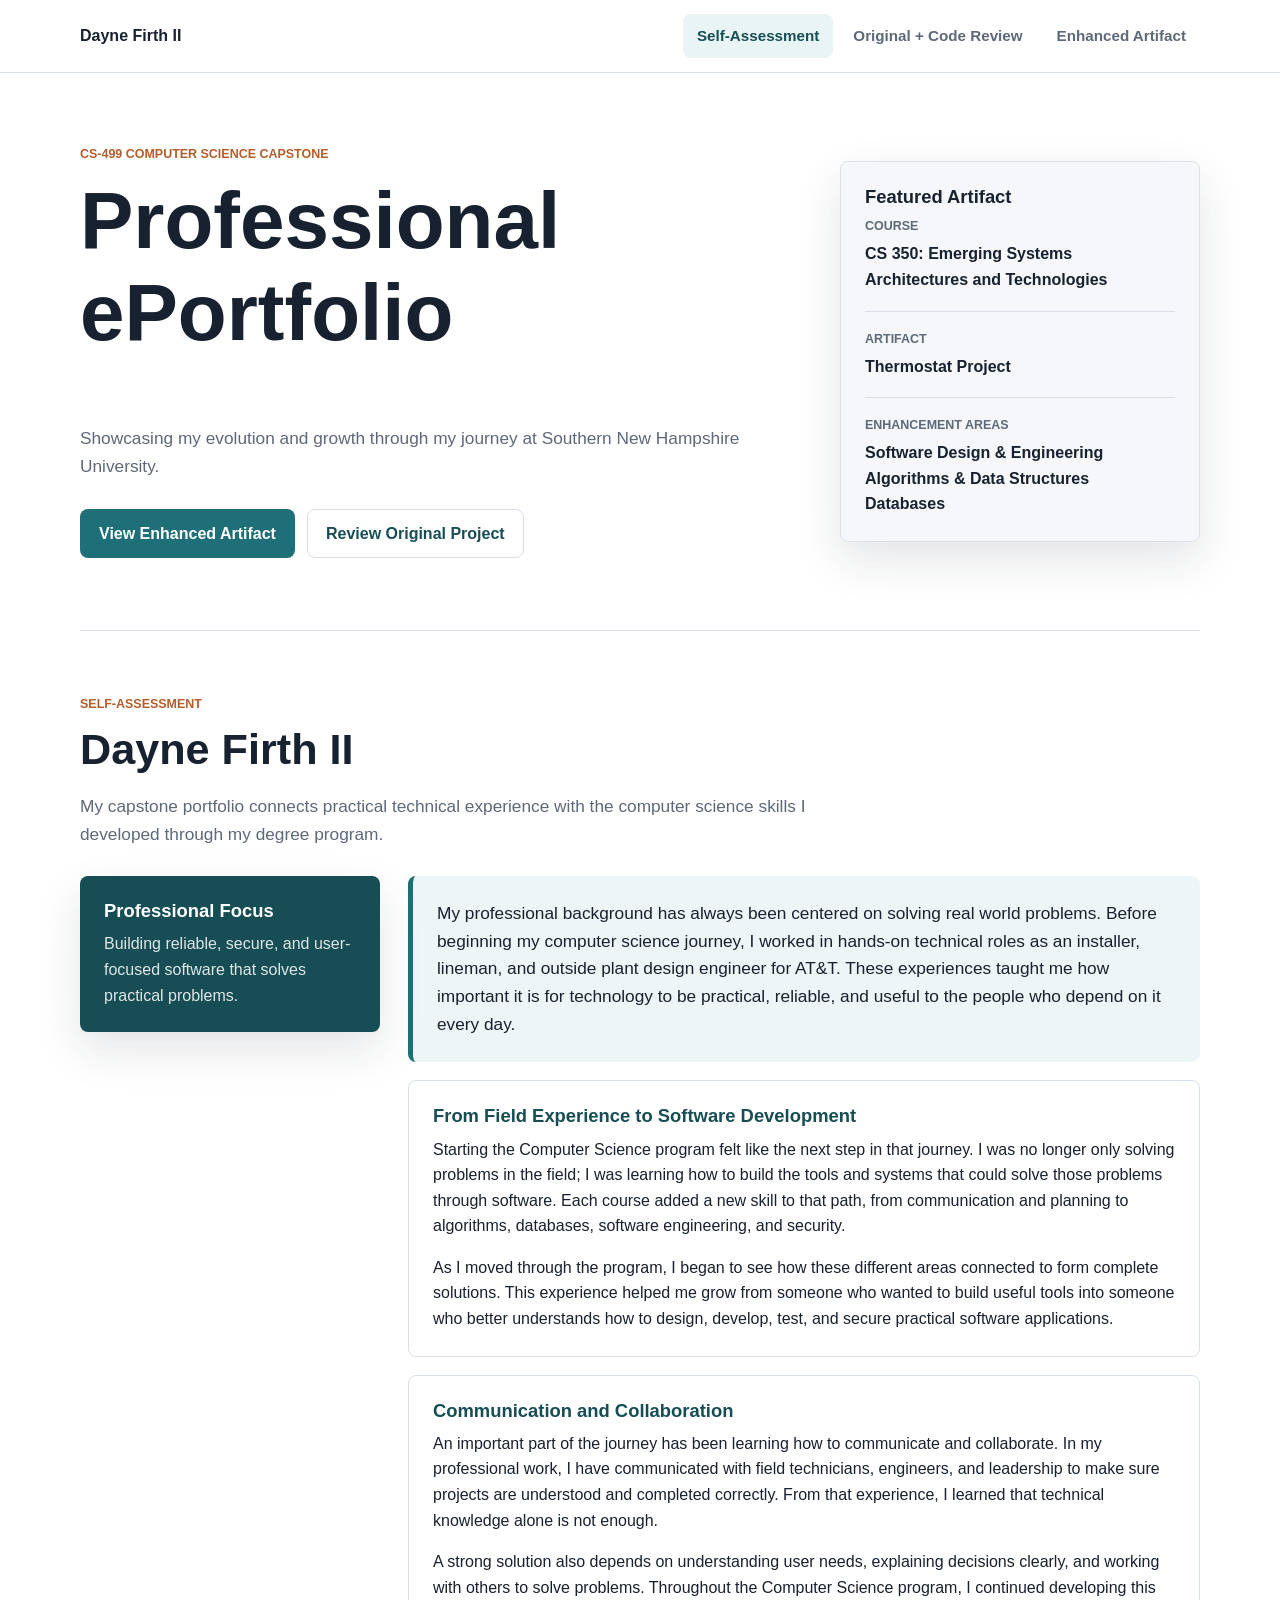
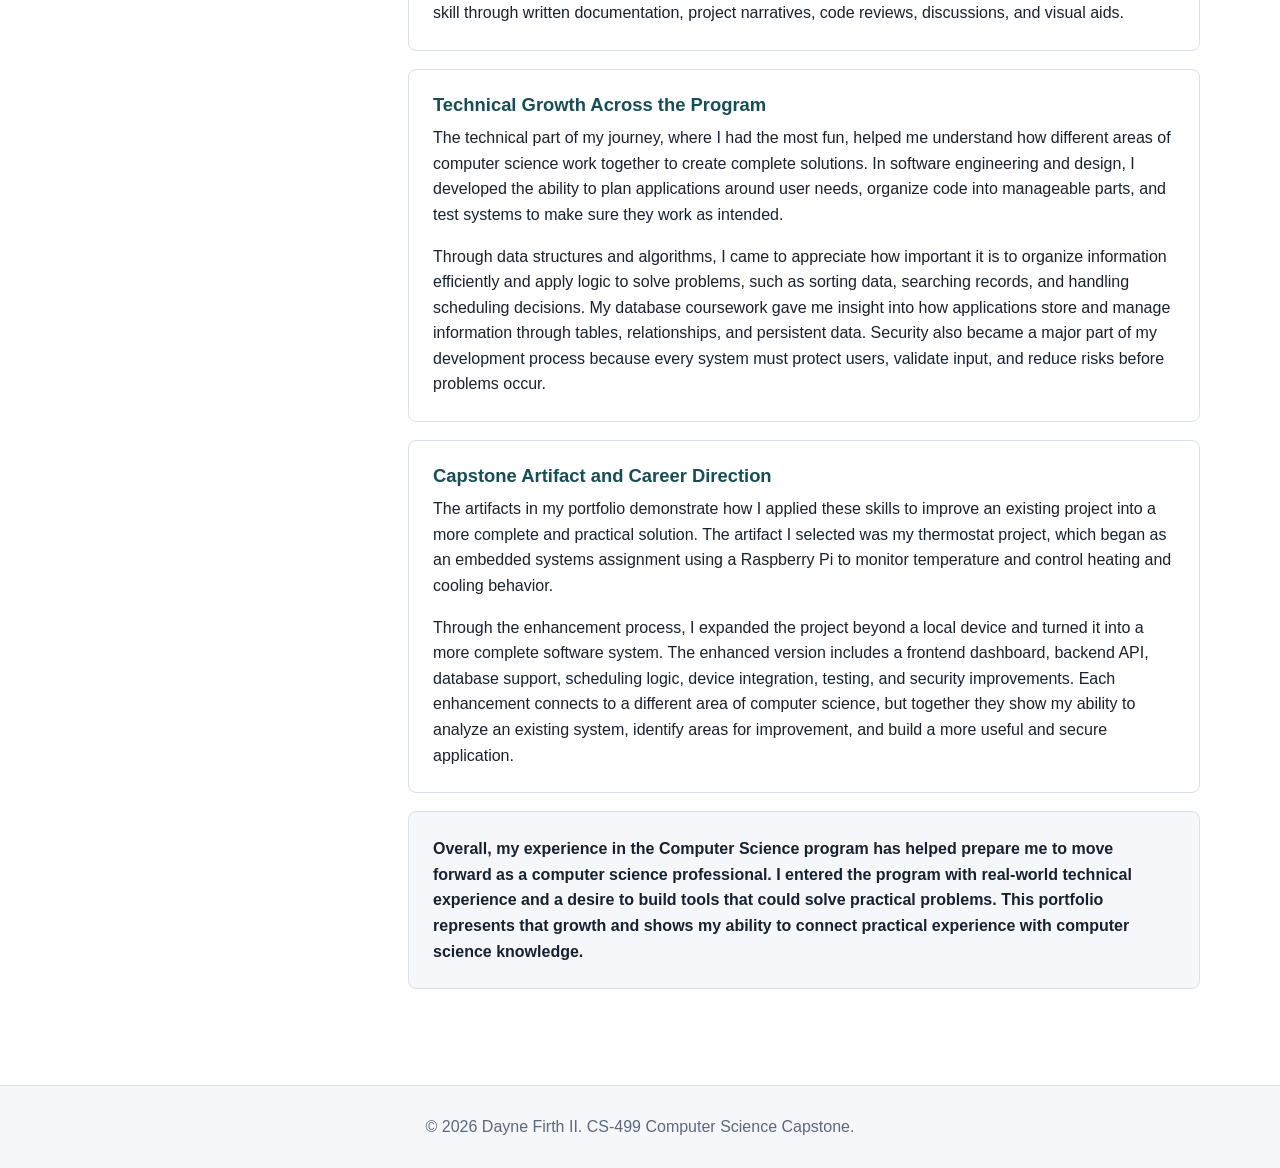
==== commit ea5cf88e: "update2" ====
--- a/index.html
+++ b/index.html
@@ -4,7 +4,7 @@
   <meta charset="UTF-8">
   <meta name="viewport" content="width=device-width, initial-scale=1.0">
   <title>Dayne Firth II | CS-499 ePortfolio</title>
-  <link rel="stylesheet" href="assets/css/styles.css?v=20260619">
+  <link rel="stylesheet" href="assets/css/styles.css?v=20260620-3">
 </head>
 <body>
   <header class="site-header">
@@ -29,7 +29,7 @@
         <p class="eyebrow">CS-499 Computer Science Capstone</p>
         <h1>Professional ePortfolio</h1>
         <p class="hero-copy">
-          Showcasing the evolution and my growth through my journey at Southern New Hampshire University.
+          Showcasing my evolution and growth through my journey at Southern New Hampshire University.
         </p>
         <div class="hero-actions">
           <a class="button primary" href="artifact.html">View Enhanced Artifact</a>
@@ -49,7 +49,7 @@
           </div>
           <div>
             <dt>Enhancement Areas</dt>
-            <dd>Software engineering, algorithms and data structures, and databases</dd>
+            <dd>Software Design & Engineering<br>Algorithms & Data Structures <br>Databases</dd>
           </div>
         </dl>
       </aside>
@@ -60,7 +60,7 @@
         <p class="eyebrow">Self-Assessment</p>
         <h2 id="portfolio-overview">Dayne Firth II</h2>
         <p>
-          My capstone portfolio connects practical technical experience with the computer science skills I developed through the program.
+          My capstone portfolio connects practical technical experience with the computer science skills I developed through my degree program.
         </p>
       </div>
 
@@ -75,7 +75,7 @@
 
         <div class="assessment-story">
           <p class="assessment-lead">
-            My professional background has always been centered on solving real problems. Before beginning my computer science journey, I worked in hands-on technical roles as an installer, lineman, and outside plant design engineer for AT&amp;T. These experiences taught me how important it is for technology to be practical, reliable, and useful to the people who depend on it every day.
+            My professional background has always been centered on solving real world problems. Before beginning my computer science journey, I worked in hands-on technical roles as an installer, lineman, and outside plant design engineer for AT&amp;T. These experiences taught me how important it is for technology to be practical, reliable, and useful to the people who depend on it every day.
           </p>
 
           <article class="assessment-card">
@@ -110,7 +110,7 @@
           <article class="assessment-card">
             <h3>Capstone Artifact and Career Direction</h3>
             <p>
-              The artifacts in my portfolio show how I applied these skills to improve an existing project into a more complete and practical solution. The main artifact I selected was my thermostat project, which began as an embedded systems assignment using a Raspberry Pi to monitor temperature and control heating and cooling behavior.
+              The artifacts in my portfolio demonstrate how I applied these skills to improve an existing project into a more complete and practical solution. The artifact I selected was my thermostat project, which began as an embedded systems assignment using a Raspberry Pi to monitor temperature and control heating and cooling behavior.
             </p>
             <p>
               Through the enhancement process, I expanded the project beyond a local device and turned it into a more complete software system. The enhanced version includes a frontend dashboard, backend API, database support, scheduling logic, device integration, testing, and security improvements. Each enhancement connects to a different area of computer science, but together they show my ability to analyze an existing system, identify areas for improvement, and build a more useful and secure application.
--- a/assets/css/styles.css
+++ b/assets/css/styles.css
@@ -32,6 +32,47 @@
   color: inherit;
 }
 
+h1,
+h2,
+h3,
+p {
+  margin-top: 0;
+}
+
+h1,
+h2,
+h3 {
+  line-height: 1.15;
+}
+
+h1 {
+  max-width: 820px;
+  font-size: clamp(2.4rem, 7vw, 5rem);
+}
+
+h2 {
+  margin-bottom: 18px;
+  font-size: clamp(1.8rem, 4vw, 2.7rem);
+}
+
+h3 {
+  margin-bottom: 10px;
+  font-size: 1.15rem;
+}
+
+p {
+  margin-bottom: 16px;
+}
+
+.eyebrow {
+  margin-bottom: 10px;
+  color: var(--accent);
+  font-size: 0.78rem;
+  font-weight: 800;
+  letter-spacing: 0;
+  text-transform: uppercase;
+}
+
 .site-header {
   position: sticky;
   top: 0;
@@ -46,14 +87,14 @@
   align-items: center;
   justify-content: space-between;
   width: min(100% - 32px, var(--max-width));
+  min-height: 72px;
   margin: 0 auto;
-  min-height: 72px;
 }
 
 .brand {
+  color: var(--ink);
   font-weight: 800;
   text-decoration: none;
-  color: var(--ink);
 }
 
 .nav-links {
@@ -95,7 +136,8 @@
 }
 
 .hero,
-.page-hero {
+.page-hero,
+.section {
   width: min(100% - 32px, var(--max-width));
   margin: 0 auto;
 }
@@ -113,55 +155,29 @@
   padding: 72px 0 36px;
 }
 
-.hero-content {
-  max-width: 760px;
-}
-
-.hero-panel {
-  align-self: center;
-}
-
-.eyebrow {
-  margin: 0 0 10px;
-  color: var(--accent);
-  font-size: 0.78rem;
-  font-weight: 800;
-  letter-spacing: 0;
-  text-transform: uppercase;
-}
-
-h1,
-h2,
-h3 {
-  margin: 0;
-  line-height: 1.15;
-}
-
-h1 {
-  max-width: 820px;
-  font-size: clamp(2.4rem, 7vw, 5rem);
-}
-
-h2 {
-  margin-bottom: 18px;
-  font-size: clamp(1.8rem, 4vw, 2.7rem);
-}
-
-h3 {
-  margin-bottom: 10px;
-  font-size: 1.15rem;
-}
-
-p {
-  margin: 0 0 16px;
-}
-
+.section {
+  padding: 56px 0;
+  border-top: 1px solid var(--line);
+}
+
+.hero-content,
+.section-heading,
 .hero-copy,
 .page-hero p,
 .section-lead {
   max-width: 760px;
+}
+
+.hero-copy,
+.page-hero p,
+.section-lead,
+.section-heading p:last-child {
   color: var(--muted);
   font-size: 1.08rem;
+}
+
+.hero-panel {
+  align-self: center;
 }
 
 .hero-actions,
@@ -182,10 +198,10 @@
   justify-content: center;
   min-height: 44px;
   padding: 11px 18px;
+  font-weight: 800;
+  text-decoration: none;
   border: 1px solid transparent;
   border-radius: var(--radius);
-  font-weight: 800;
-  text-decoration: none;
 }
 
 .button.primary {
@@ -207,37 +223,6 @@
   border-color: var(--primary);
 }
 
-.muted-button {
-  color: var(--muted);
-  cursor: default;
-}
-
-.muted-button:hover {
-  border-color: var(--line);
-}
-
-.section {
-  width: min(100% - 32px, var(--max-width));
-  margin: 0 auto;
-  padding: 56px 0;
-  border-top: 1px solid var(--line);
-}
-
-.self-assessment-section {
-  padding-top: 64px;
-}
-
-.section-heading {
-  max-width: 760px;
-  margin-bottom: 28px;
-}
-
-.section-heading p:last-child {
-  color: var(--muted);
-  font-size: 1.08rem;
-}
-
-.intro-grid,
 .two-column {
   display: grid;
   grid-template-columns: minmax(0, 1fr) 340px;
@@ -247,6 +232,14 @@
 
 .content-block {
   max-width: 870px;
+}
+
+.section-heading {
+  margin-bottom: 28px;
+}
+
+.self-assessment-section {
+  padding-top: 64px;
 }
 
 .assessment-layout {
@@ -266,12 +259,8 @@
   box-shadow: var(--shadow);
 }
 
-.assessment-callout h3 {
-  margin-bottom: 12px;
-}
-
 .assessment-callout p {
-  margin: 0;
+  margin-bottom: 0;
   color: rgba(255, 255, 255, 0.86);
 }
 
@@ -287,7 +276,7 @@
 }
 
 .assessment-lead {
-  margin: 0;
+  margin-bottom: 0;
   padding: 24px;
   color: var(--ink);
   background: #edf6f6;
@@ -296,42 +285,41 @@
   font-size: 1.08rem;
 }
 
+.assessment-card,
+.assessment-close,
+.summary-panel,
+.feature-item,
+.source-list a {
+  border: 1px solid var(--line);
+  border-radius: var(--radius);
+}
+
 .assessment-card {
   padding: 24px;
   background: var(--surface);
-  border: 1px solid var(--line);
-  border-radius: var(--radius);
 }
 
 .assessment-card h3 {
   color: var(--primary-dark);
 }
 
-.assessment-card p:last-child {
+.assessment-card p:last-child,
+.assessment-close p {
   margin-bottom: 0;
 }
 
 .assessment-close {
   padding: 24px;
   background: var(--surface-alt);
-  border: 1px solid var(--line);
-  border-radius: var(--radius);
 }
 
 .assessment-close p {
-  margin: 0;
   font-weight: 700;
-}
-
-.summary-panel,
-.info-card {
-  background: var(--surface-alt);
-  border: 1px solid var(--line);
-  border-radius: var(--radius);
 }
 
 .summary-panel {
   padding: 24px;
+  background: var(--surface-alt);
   box-shadow: var(--shadow);
 }
 
@@ -356,27 +344,6 @@
 .summary-panel dd {
   margin-top: 4px;
   font-weight: 700;
-}
-
-.card-grid {
-  display: grid;
-  grid-template-columns: repeat(3, minmax(0, 1fr));
-  gap: 18px;
-}
-
-.card-grid.two {
-  grid-template-columns: repeat(2, minmax(0, 1fr));
-}
-
-.info-card {
-  padding: 24px;
-}
-
-.info-card p,
-.feature-item p,
-.outcome-list,
-.check-list {
-  color: var(--muted);
 }
 
 .video-shell {
@@ -384,9 +351,9 @@
   overflow: hidden;
   width: 100%;
   margin-top: 22px;
+  background: var(--surface-alt);
   border: 1px solid var(--line);
   border-radius: var(--radius);
-  background: var(--surface-alt);
   aspect-ratio: 16 / 9;
 }
 
@@ -398,16 +365,6 @@
   border: 0;
 }
 
-.check-list,
-.outcome-list {
-  padding-left: 20px;
-}
-
-.check-list li,
-.outcome-list li {
-  margin-bottom: 10px;
-}
-
 .feature-list {
   display: grid;
   gap: 18px;
@@ -420,42 +377,14 @@
   align-items: center;
   padding: 24px;
   background: var(--surface-alt);
-  border: 1px solid var(--line);
-  border-radius: var(--radius);
+}
+
+.feature-copy p {
+  color: var(--muted);
 }
 
 .feature-copy p:last-child {
   margin-bottom: 0;
-}
-
-.narrative-link {
-  display: inline-flex;
-  align-items: center;
-  justify-content: center;
-  grid-column: 3;
-  grid-row: 1;
-  justify-self: end;
-  align-self: center;
-  gap: 8px;
-  min-height: 40px;
-  white-space: nowrap;
-  padding: 8px 13px;
-  color: var(--primary-dark);
-  text-decoration: none;
-  background: #ffffff;
-  border: 1px solid var(--line);
-  border-radius: var(--radius);
-  font-weight: 800;
-}
-
-.narrative-link:hover {
-  border-color: var(--primary);
-}
-
-.narrative-link .download-icon {
-  color: var(--primary);
-  font-size: 1.2rem;
-  line-height: 1;
 }
 
 .feature-number {
@@ -470,6 +399,36 @@
   font-weight: 800;
 }
 
+.narrative-link {
+  display: inline-flex;
+  grid-column: 3;
+  grid-row: 1;
+  align-self: center;
+  justify-self: end;
+  align-items: center;
+  justify-content: center;
+  gap: 8px;
+  min-height: 40px;
+  padding: 8px 13px;
+  color: var(--primary-dark);
+  font-weight: 800;
+  text-decoration: none;
+  white-space: nowrap;
+  background: #ffffff;
+  border: 1px solid var(--line);
+  border-radius: var(--radius);
+}
+
+.narrative-link:hover {
+  border-color: var(--primary);
+}
+
+.narrative-link .download-icon {
+  color: var(--primary);
+  font-size: 1.2rem;
+  line-height: 1;
+}
+
 .gallery-section {
   padding-bottom: 72px;
 }
@@ -483,7 +442,6 @@
 }
 
 .slide-frame {
-  position: relative;
   background: #0f1720;
 }
 
@@ -564,13 +522,6 @@
   transform: scale(1.22);
 }
 
-.text-link {
-  display: block;
-  margin-top: 12px;
-  color: var(--primary-dark);
-  font-weight: 800;
-}
-
 .source-list {
   display: grid;
   gap: 12px;
@@ -581,13 +532,10 @@
 .source-list a {
   position: relative;
   display: block;
-  padding: 18px;
-  padding-right: 72px;
+  padding: 18px 72px 18px 18px;
   color: var(--ink);
   text-decoration: none;
   background: var(--surface-alt);
-  border: 1px solid var(--line);
-  border-radius: var(--radius);
 }
 
 .source-list a:hover {
@@ -611,11 +559,11 @@
   position: absolute;
   top: 50%;
   right: 22px;
-  transform: translateY(-50%);
   color: var(--primary);
   font-size: 2.35rem;
   line-height: 1;
   text-transform: none;
+  transform: translateY(-50%);
 }
 
 .site-footer {
@@ -628,7 +576,7 @@
 }
 
 .site-footer p {
-  margin: 0;
+  margin-bottom: 0;
 }
 
 .artifact-folder {
@@ -663,12 +611,9 @@
     display: flex;
   }
 
-  .intro-grid,
+  .hero,
   .two-column,
-  .assessment-layout,
-  .hero,
-  .card-grid,
-  .card-grid.two {
+  .assessment-layout {
     grid-template-columns: 1fr;
   }
 
@@ -687,6 +632,19 @@
 
   .section {
     padding: 42px 0;
+  }
+}
+
+@media (max-width: 700px) {
+  .feature-item {
+    grid-template-columns: 1fr;
+    align-items: stretch;
+  }
+
+  .narrative-link {
+    grid-column: auto;
+    grid-row: auto;
+    justify-self: stretch;
   }
 }
 
@@ -700,18 +658,6 @@
     width: 100%;
   }
 
-  .feature-item {
-    grid-template-columns: 1fr;
-    align-items: stretch;
-  }
-
-  .narrative-link {
-    grid-column: auto;
-    grid-row: auto;
-    justify-self: stretch;
-    justify-content: center;
-  }
-
   .slideshow-controls {
     grid-template-columns: 44px 1fr 44px;
     gap: 10px;
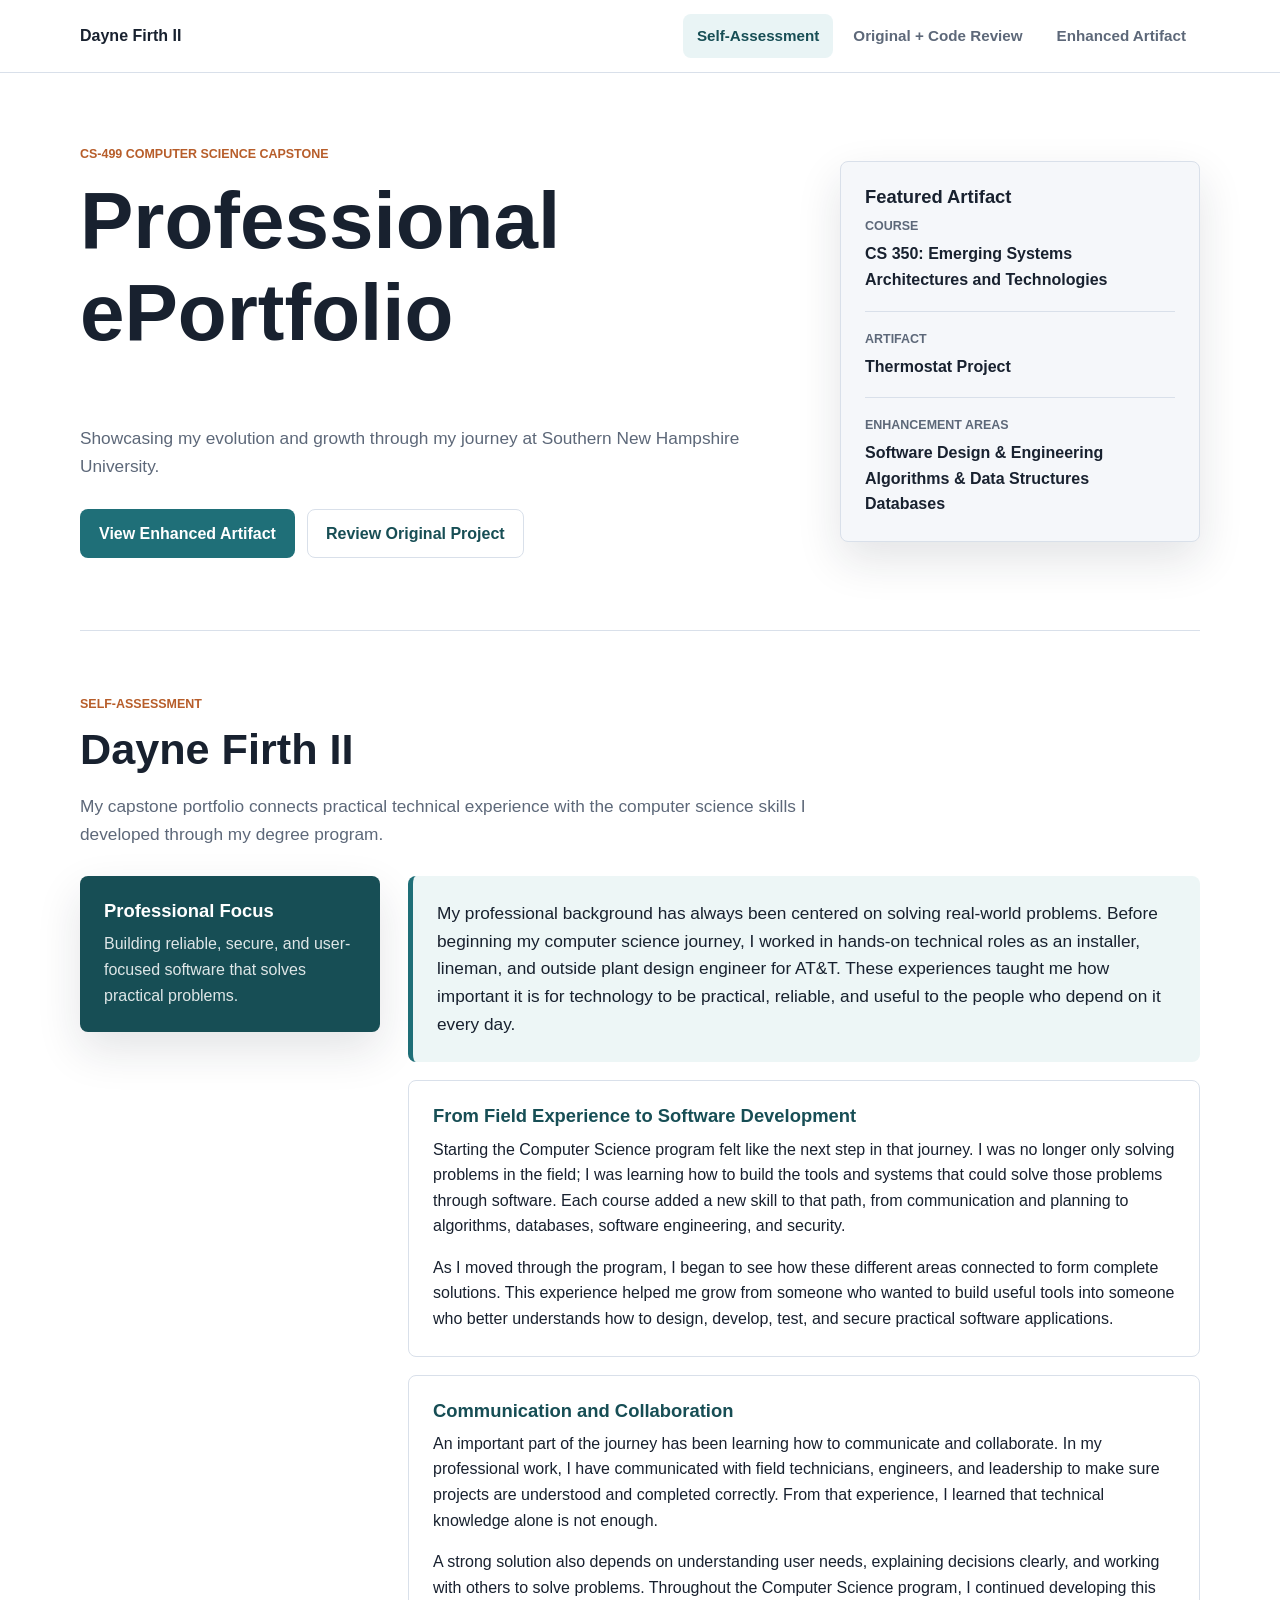
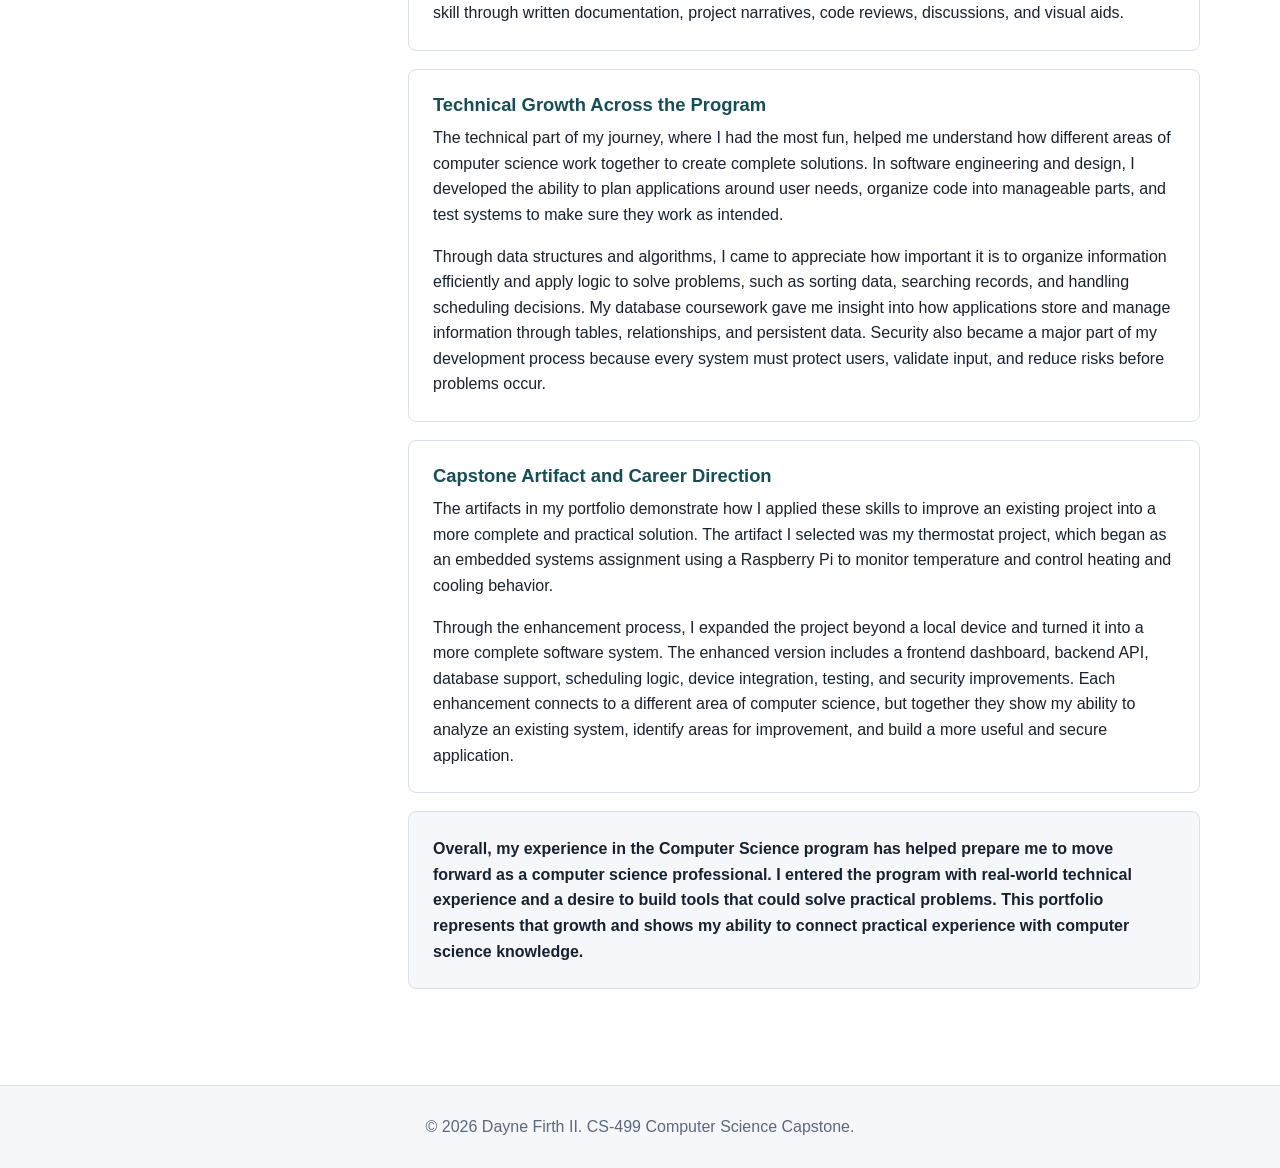
==== commit 5d64594c: "Fix hyphenation in professional background text" ====
--- a/index.html
+++ b/index.html
@@ -75,7 +75,7 @@
 
         <div class="assessment-story">
           <p class="assessment-lead">
-            My professional background has always been centered on solving real world problems. Before beginning my computer science journey, I worked in hands-on technical roles as an installer, lineman, and outside plant design engineer for AT&amp;T. These experiences taught me how important it is for technology to be practical, reliable, and useful to the people who depend on it every day.
+            My professional background has always been centered on solving real-world problems. Before beginning my computer science journey, I worked in hands-on technical roles as an installer, lineman, and outside plant design engineer for AT&amp;T. These experiences taught me how important it is for technology to be practical, reliable, and useful to the people who depend on it every day.
           </p>
 
           <article class="assessment-card">
